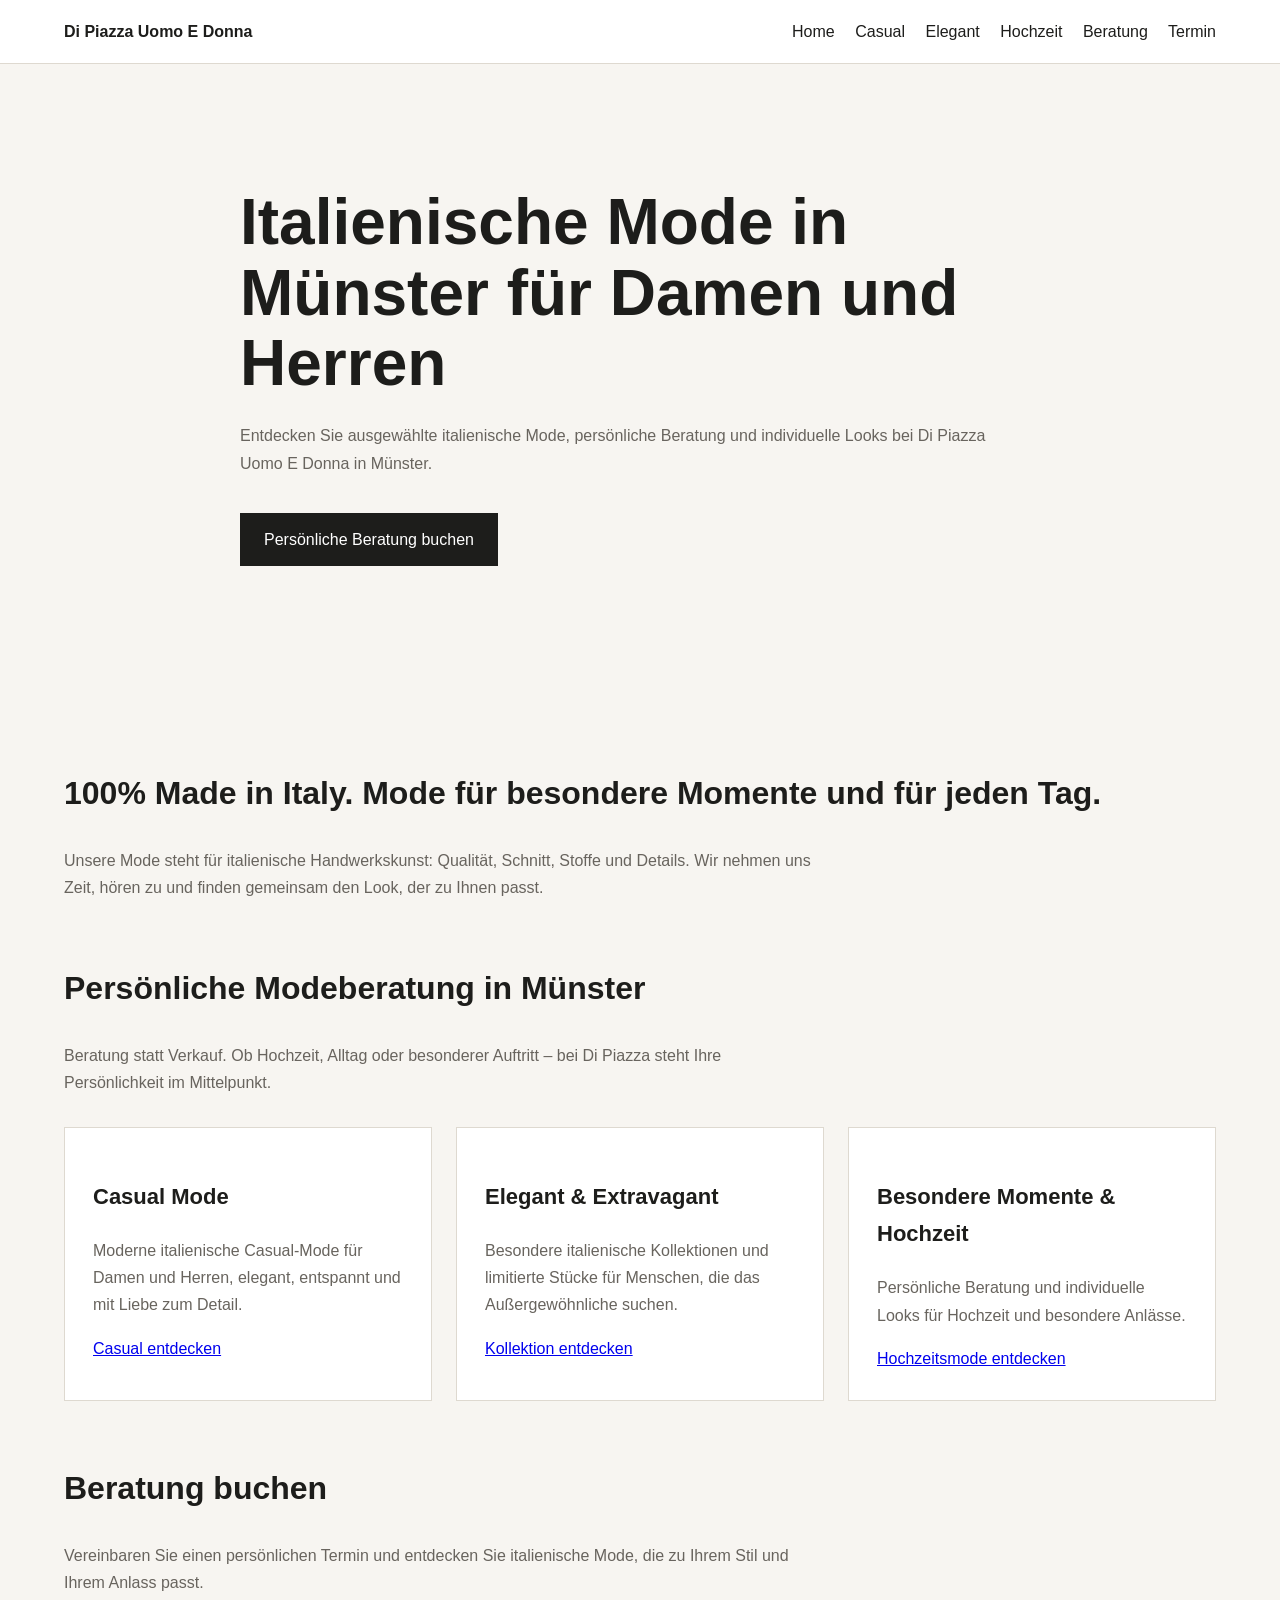
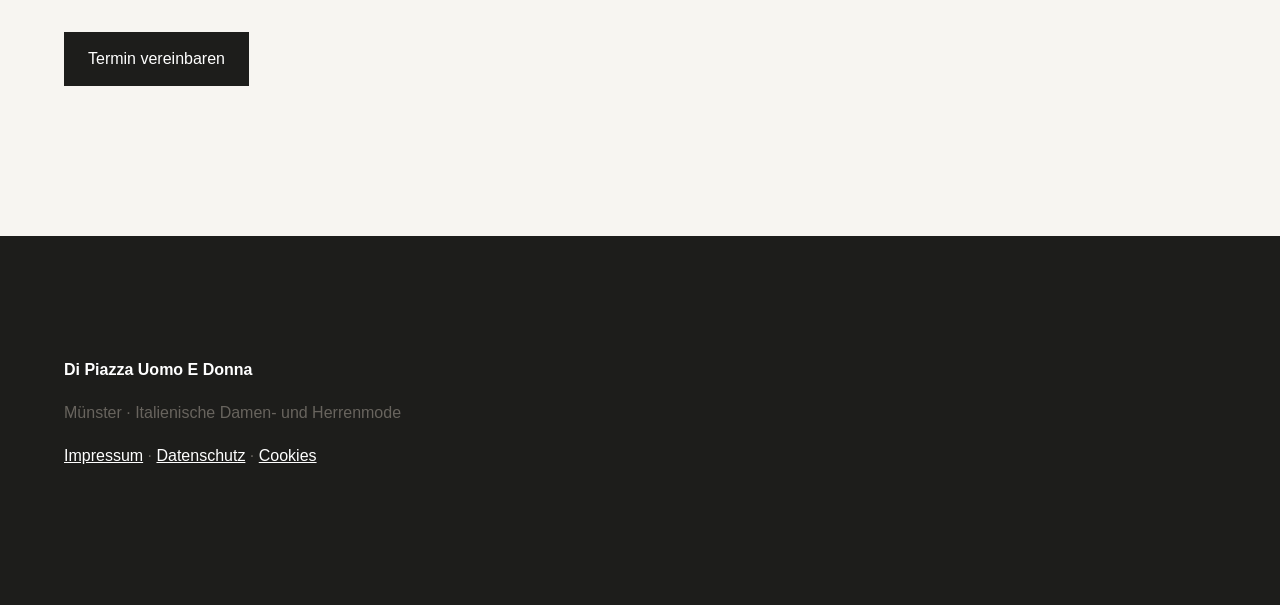
==== production/index.html @ 56aae652 "Initial production website" ====
<!doctype html>
<html lang="de">
<head>
    <meta charset="utf-8">

    <title>Italienische Mode in Münster | Di Piazza Uomo E Donna</title>
    <meta name="description" content="Italienische Damen- und Herrenmode in Münster. Persönliche Modeberatung, Hochzeitsmode, Casual Looks und elegante italienische Kollektionen bei Di Piazza.">

    <meta name="robots" content="index,follow">
    <link rel="canonical" href="https://www.dipiazza.de/">

    <meta property="og:title"
          content="Italienische Mode in Münster | Di Piazza Uomo E Donna">

    <meta property="og:description"
          content="Italienische Mode für Damen und Herren in Münster mit persönlicher Beratung.">

    <meta property="og:type" content="website">
    <meta property="og:url" content="https://www.dipiazza.de/">

    <meta name="viewport"
          content="width=device-width, initial-scale=1">

    <link rel="stylesheet" href="style.css">

<script type="application/ld+json">
{
  "@context": "https://schema.org",
  "@graph": [
    {
      "@type": "WebSite",
      "@id": "https://www.dipiazza.de/#website",
      "url": "https://www.dipiazza.de/",
      "name": "Di Piazza Uomo E Donna",
      "publisher": {
        "@id": "https://www.dipiazza.de/#business"
      }
    },
    {
      "@type": "ClothingStore",
      "@id": "https://www.dipiazza.de/#business",
      "name": "Di Piazza Uomo E Donna",
      "url": "https://www.dipiazza.de/",
      "description": "Italienische Damen- und Herrenmode in Münster mit persönlicher Modeberatung.",
      "telephone": "+49 176 60366020",
      "email": "d.dipiazza@web.de",
      "address": {
        "@type": "PostalAddress",
        "streetAddress": "Aegidiistraße 20A",
        "postalCode": "48143",
        "addressLocality": "Münster",
        "addressRegion": "Nordrhein-Westfalen",
        "addressCountry": "DE"
      },
      "geo": {
        "@type": "GeoCoordinates",
        "latitude": 51.9592568,
        "longitude": 7.6226174
      },
      "priceRange": "€€€"
    },
    {
      "@type": "WebPage",
      "@id": "https://www.dipiazza.de/#webpage",
      "url": "https://www.dipiazza.de/",
      "name": "Italienische Mode in Münster | Di Piazza Uomo E Donna",
      "isPartOf": {
        "@id": "https://www.dipiazza.de/#website"
      },
      "about": {
        "@id": "https://www.dipiazza.de/#business"
      }
    }
  ]
}
</script>
</head>

<body>

<header>
    <nav>
        <strong>Di Piazza Uomo E Donna</strong>

        <div>
            <a href="/">Home</a>
            <a href="/casual">Casual</a>
            <a href="/elegant-extravagant">Elegant</a>
            <a href="/besondere-momente-hochzeit">Hochzeit</a>
            <a href="/beratung">Beratung</a>
            <a href="/termin">Termin</a>
        </div>
    </nav>
</header>

<main>

<section class="hero">
    <div class="container">
        <div class="hero-content">

            <h1>
                Italienische Mode in Münster für Damen und Herren
            </h1>

            <p>
                Entdecken Sie ausgewählte italienische Mode,
                persönliche Beratung und individuelle Looks bei
                Di Piazza Uomo E Donna in Münster.
            </p>

            <a class="button" href="/termin">
                Persönliche Beratung buchen
            </a>

        </div>
    </div>
</section>

<section class="container">

    <h2>
        100% Made in Italy. Mode für besondere Momente und für jeden Tag.
    </h2>

    <p>
        Unsere Mode steht für italienische Handwerkskunst:
        Qualität, Schnitt, Stoffe und Details. Wir nehmen uns Zeit,
        hören zu und finden gemeinsam den Look, der zu Ihnen passt.
    </p>

    <h2>
        Persönliche Modeberatung in Münster
    </h2>

    <p>
        Beratung statt Verkauf. Ob Hochzeit, Alltag oder besonderer
        Auftritt – bei Di Piazza steht Ihre Persönlichkeit im Mittelpunkt.
    </p>

    <div class="grid">

        <article class="card">
            <h3>Casual Mode</h3>
            <p>
                Moderne italienische Casual-Mode für Damen und Herren,
                elegant, entspannt und mit Liebe zum Detail.
            </p>
            <a href="/casual">Casual entdecken</a>
        </article>

        <article class="card">
            <h3>Elegant &amp; Extravagant</h3>
            <p>
                Besondere italienische Kollektionen und limitierte Stücke
                für Menschen, die das Außergewöhnliche suchen.
            </p>
            <a href="/elegant-extravagant">Kollektion entdecken</a>
        </article>

        <article class="card">
            <h3>Besondere Momente &amp; Hochzeit</h3>
            <p>
                Persönliche Beratung und individuelle Looks für Hochzeit
                und besondere Anlässe.
            </p>
            <a href="/besondere-momente-hochzeit">Hochzeitsmode entdecken</a>
        </article>

    </div>

    <h2>
        Beratung buchen
    </h2>

    <p>
        Vereinbaren Sie einen persönlichen Termin und entdecken Sie
        italienische Mode, die zu Ihrem Stil und Ihrem Anlass passt.
    </p>

    <a class="button" href="/termin">
        Termin vereinbaren
    </a>

</section>

</main>

<footer>
    <div class="container">
        <strong>Di Piazza Uomo E Donna</strong>
        <p>Münster · Italienische Damen- und Herrenmode</p>

        <p>
            <a href="/impressum">Impressum</a> ·
            <a href="/datenschutz">Datenschutz</a> ·
            <a href="/cookies">Cookies</a>
        </p>
    </div>
</footer>

</body>
</html>
---- production/style.css ----
:root {
    --bg: #f7f5f1;
    --text: #1d1d1b;
    --muted: #68645e;
    --accent: #9a7b4f;
    --white: #ffffff;
    --border: #ded9d0;
}

* {
    box-sizing: border-box;
}

html {
    scroll-behavior: smooth;
}

body {
    margin: 0;
    font-family: Arial, Helvetica, sans-serif;
    background: var(--bg);
    color: var(--text);
    line-height: 1.7;
}

header {
    background: var(--white);
    border-bottom: 1px solid var(--border);
    position: sticky;
    top: 0;
    z-index: 10;
}

nav {
    max-width: 1200px;
    margin: auto;
    padding: 18px 24px;
    display: flex;
    gap: 24px;
    align-items: center;
    justify-content: space-between;
}

nav a {
    color: var(--text);
    text-decoration: none;
    margin-left: 16px;
}

.container {
    max-width: 1200px;
    margin: auto;
    padding: 70px 24px;
}

.hero {
    min-height: 520px;
    display: flex;
    align-items: center;
}

.hero-content {
    max-width: 800px;
}

h1 {
    font-size: clamp(36px, 6vw, 64px);
    line-height: 1.1;
    margin-bottom: 24px;
}

h2 {
    font-size: 32px;
    margin-top: 60px;
}

h3 {
    font-size: 22px;
}

p {
    max-width: 760px;
    color: var(--muted);
}

.button {
    display: inline-block;
    margin-top: 20px;
    padding: 13px 24px;
    background: var(--text);
    color: white;
    text-decoration: none;
}

.grid {
    display: grid;
    grid-template-columns: repeat(auto-fit, minmax(260px, 1fr));
    gap: 24px;
    margin-top: 30px;
}

.card {
    background: var(--white);
    padding: 28px;
    border: 1px solid var(--border);
}

footer {
    margin-top: 80px;
    padding: 50px 24px;
    background: var(--text);
    color: white;
}

footer a {
    color: white;
}

@media (max-width: 700px) {
    nav {
        flex-direction: column;
        align-items: flex-start;
    }

    nav a {
        margin-left: 0;
        margin-right: 12px;
    }

    .container {
        padding: 45px 18px;
    }
}
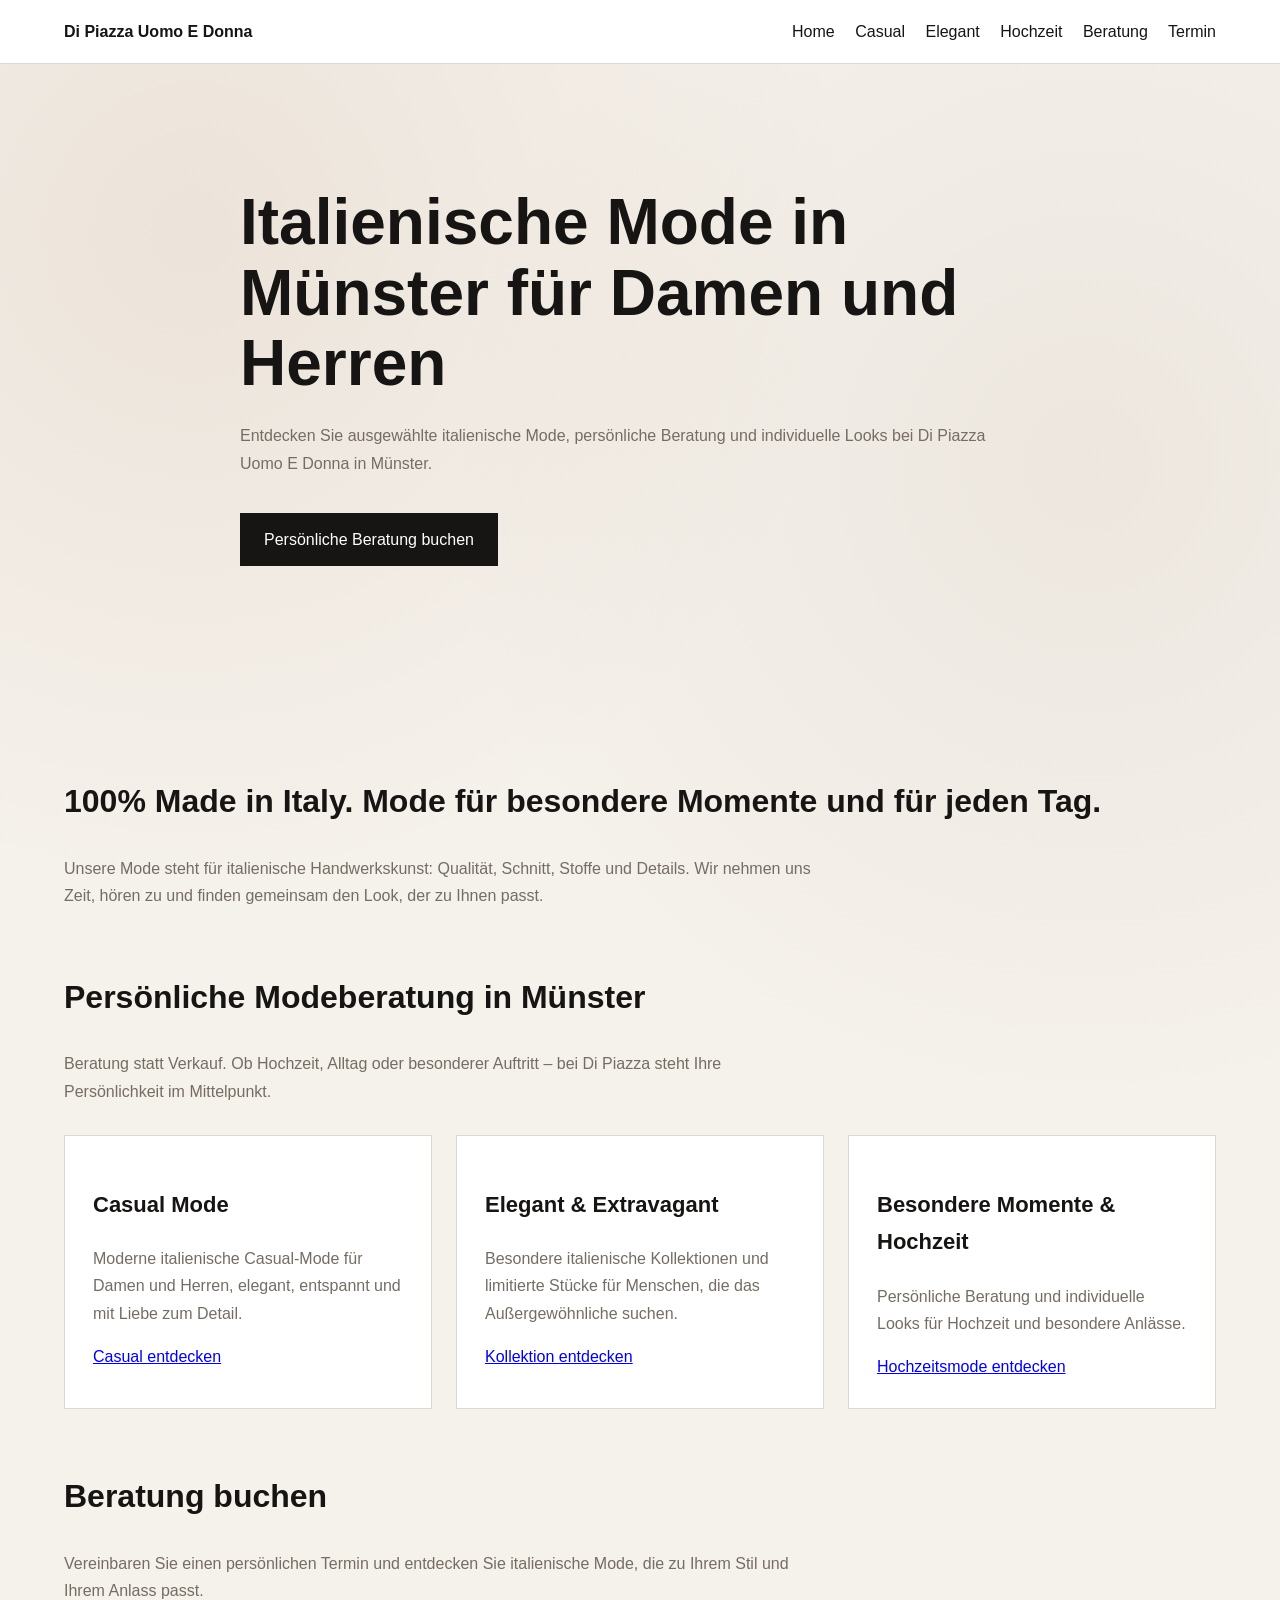
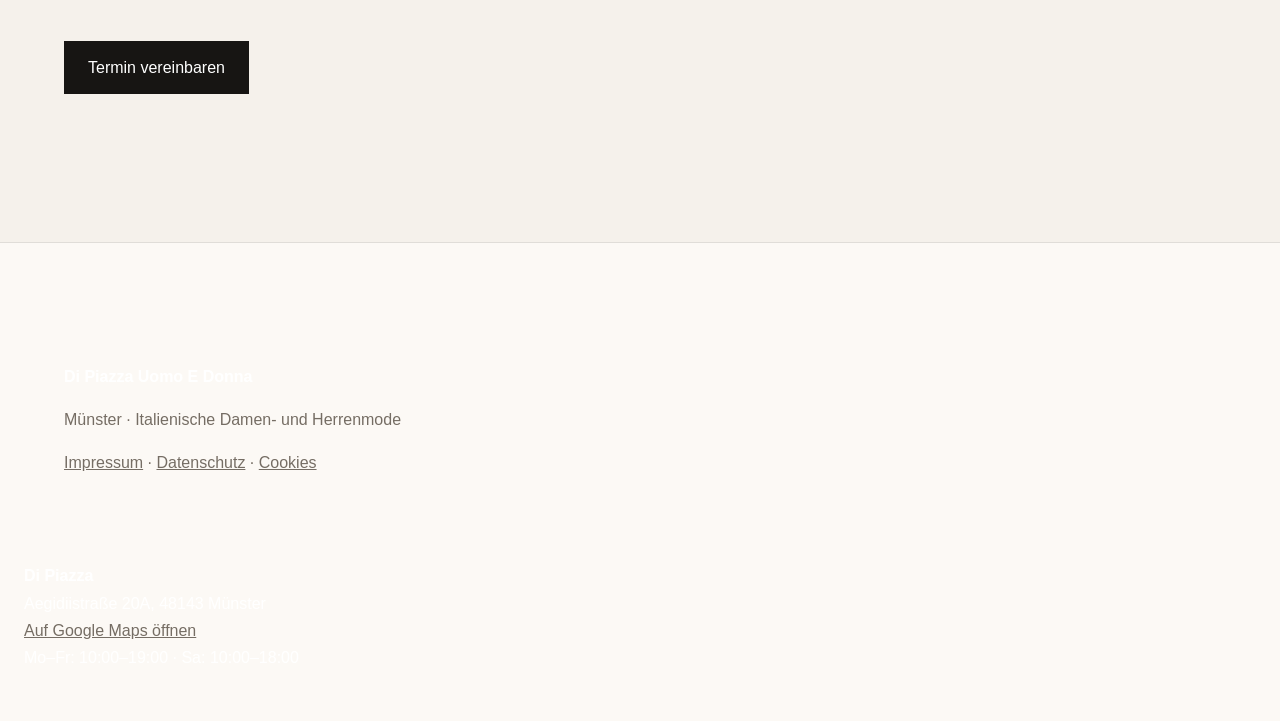
==== commit 79365980: "Improve luxury design and site experience" ====
--- a/production/index.html
+++ b/production/index.html
@@ -197,6 +197,16 @@
             <a href="/cookies">Cookies</a>
         </p>
     </div>
+
+<div class="business-contact">
+  <strong>Di Piazza</strong><br>
+  Aegidiistraße 20A, 48143 Münster<br>
+  <a href="https://www.google.com/maps/search/?api=1&query=Aegidiistra%C3%9Fe+20A%2C+48143+M%C3%BCnster%2C+Deutschland" target="_blank" rel="noopener">
+    Auf Google Maps öffnen
+  </a><br>
+  <span>Mo–Fr: 10:00–19:00 · Sa: 10:00–18:00</span>
+</div>
+
 </footer>
 
 </body>
--- a/production/style.css
+++ b/production/style.css
@@ -131,3 +131,158 @@
         padding: 45px 18px;
     }
 }
+
+
+/* ===== Di Piazza Luxury Experience ===== */
+
+:root {
+  --bg: #f5f1eb;
+  --surface: #fffdf9;
+  --text: #171513;
+  --muted: #756d64;
+  --accent: #9b6b42;
+  --accent-dark: #6f472b;
+  --line: rgba(23,21,19,.12);
+  --shadow: 0 18px 50px rgba(35,25,18,.10);
+}
+
+html {
+  scroll-behavior: smooth;
+}
+
+body {
+  background:
+    radial-gradient(circle at 15% 10%, rgba(155,107,66,.10), transparent 28%),
+    radial-gradient(circle at 85% 20%, rgba(120,90,60,.07), transparent 30%),
+    var(--bg);
+  color: var(--text);
+  animation: pageEnter .8s ease both;
+}
+
+@keyframes pageEnter {
+  from {
+    opacity: 0;
+    transform: translateY(18px);
+  }
+  to {
+    opacity: 1;
+    transform: translateY(0);
+  }
+}
+
+a,
+button {
+  transition:
+    transform .25s ease,
+    color .25s ease,
+    background-color .25s ease,
+    border-color .25s ease,
+    box-shadow .25s ease,
+    opacity .25s ease;
+}
+
+a:hover {
+  color: var(--accent-dark);
+}
+
+.button,
+button,
+a[class*="button"] {
+  position: relative;
+  overflow: hidden;
+}
+
+.button:hover,
+button:hover,
+a[class*="button"]:hover {
+  transform: translateY(-3px);
+  box-shadow: 0 12px 28px rgba(35,25,18,.16);
+}
+
+.button::after,
+a[class*="button"]::after {
+  content: "";
+  position: absolute;
+  inset: 0;
+  background: linear-gradient(
+    110deg,
+    transparent 20%,
+    rgba(255,255,255,.35) 50%,
+    transparent 80%
+  );
+  transform: translateX(-120%);
+  transition: transform .65s ease;
+}
+
+.button:hover::after,
+a[class*="button"]:hover::after {
+  transform: translateX(120%);
+}
+
+img {
+  transition: transform .7s ease, filter .7s ease;
+}
+
+img:hover {
+  transform: scale(1.025);
+}
+
+main,
+section,
+article {
+  animation: contentEnter .9s ease both;
+}
+
+@keyframes contentEnter {
+  from {
+    opacity: 0;
+    transform: translateY(24px);
+  }
+  to {
+    opacity: 1;
+    transform: translateY(0);
+  }
+}
+
+footer {
+  margin-top: 70px;
+  border-top: 1px solid var(--line);
+  background: rgba(255,253,249,.72);
+  backdrop-filter: blur(12px);
+}
+
+footer a {
+  color: var(--muted);
+}
+
+footer a:hover {
+  color: var(--accent-dark);
+}
+
+@media (max-width: 700px) {
+  body {
+    animation-duration: .6s;
+  }
+
+  .button,
+  button,
+  a[class*="button"] {
+    width: auto;
+    max-width: 100%;
+  }
+}
+
+@media (prefers-reduced-motion: reduce) {
+  html {
+    scroll-behavior: auto;
+  }
+
+  *,
+  *::before,
+  *::after {
+    animation-duration: .01ms !important;
+    animation-iteration-count: 1 !important;
+    transition-duration: .01ms !important;
+    scroll-behavior: auto !important;
+  }
+}
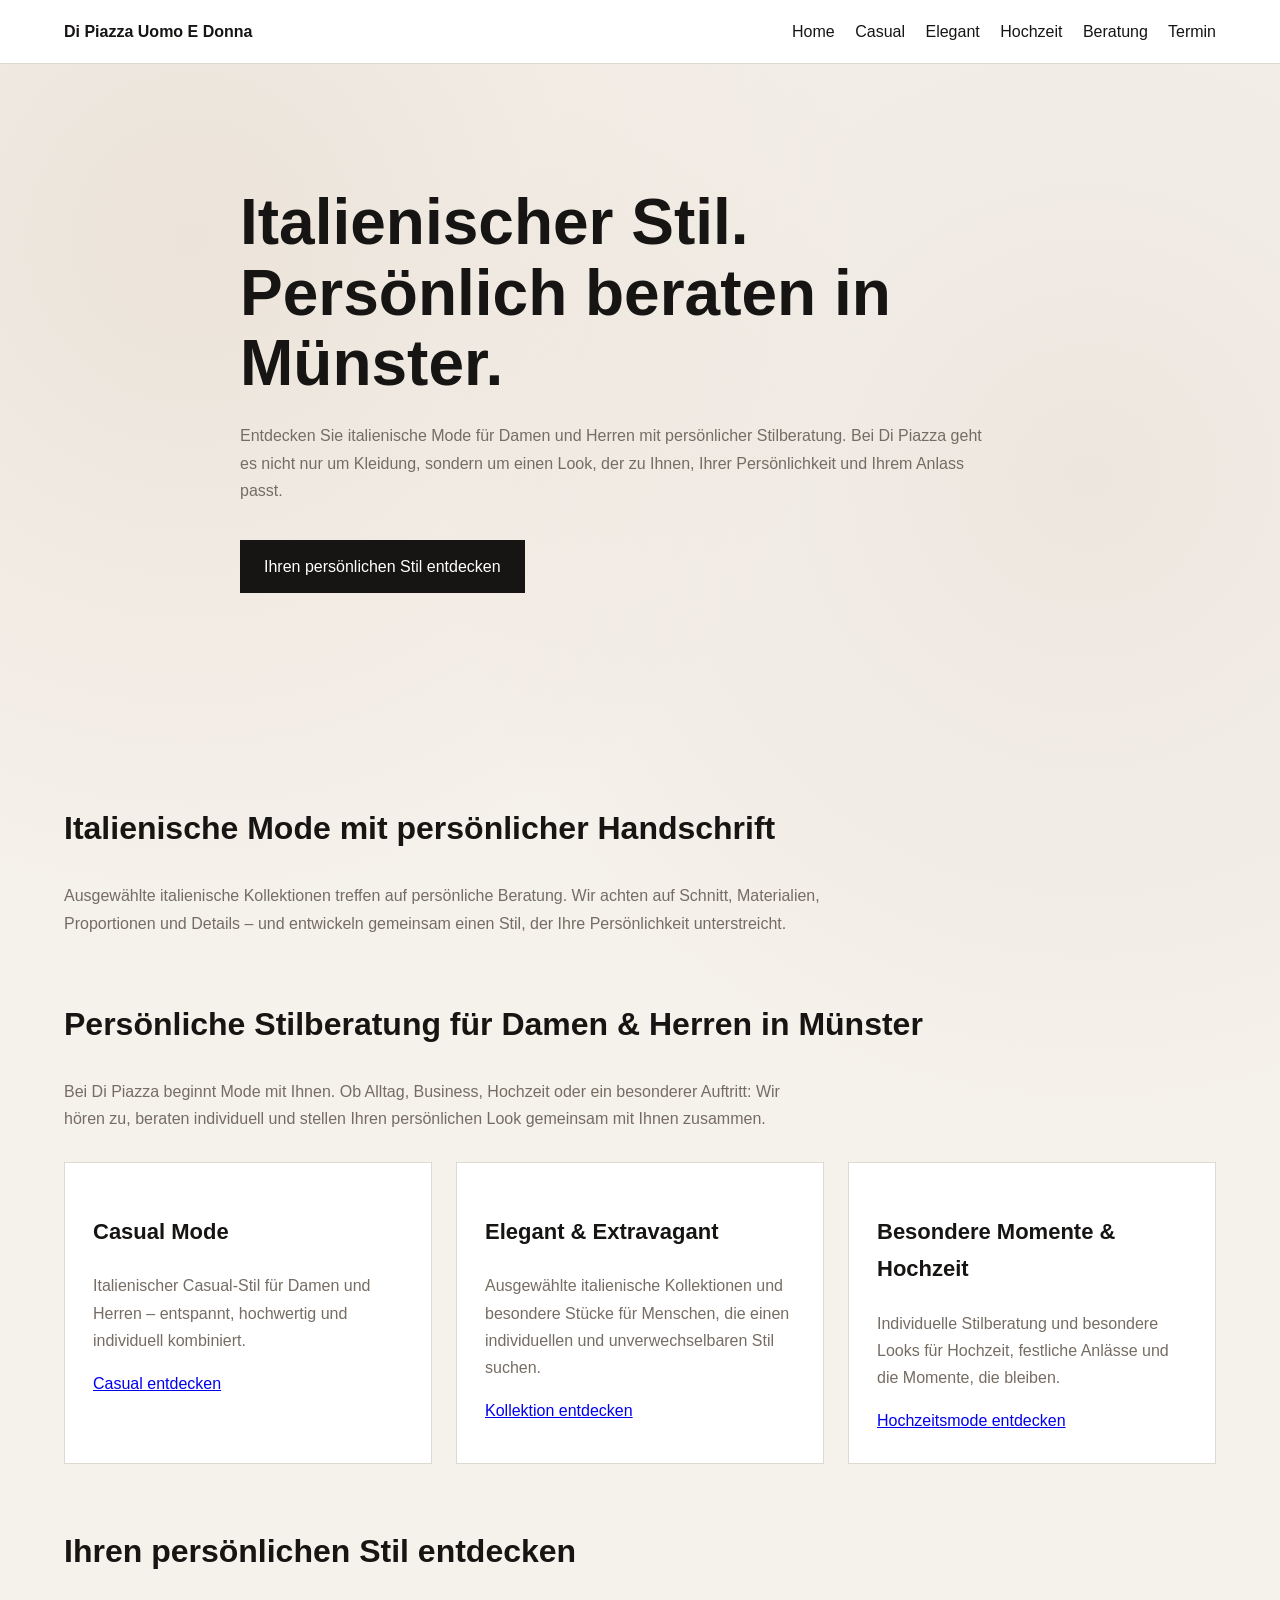
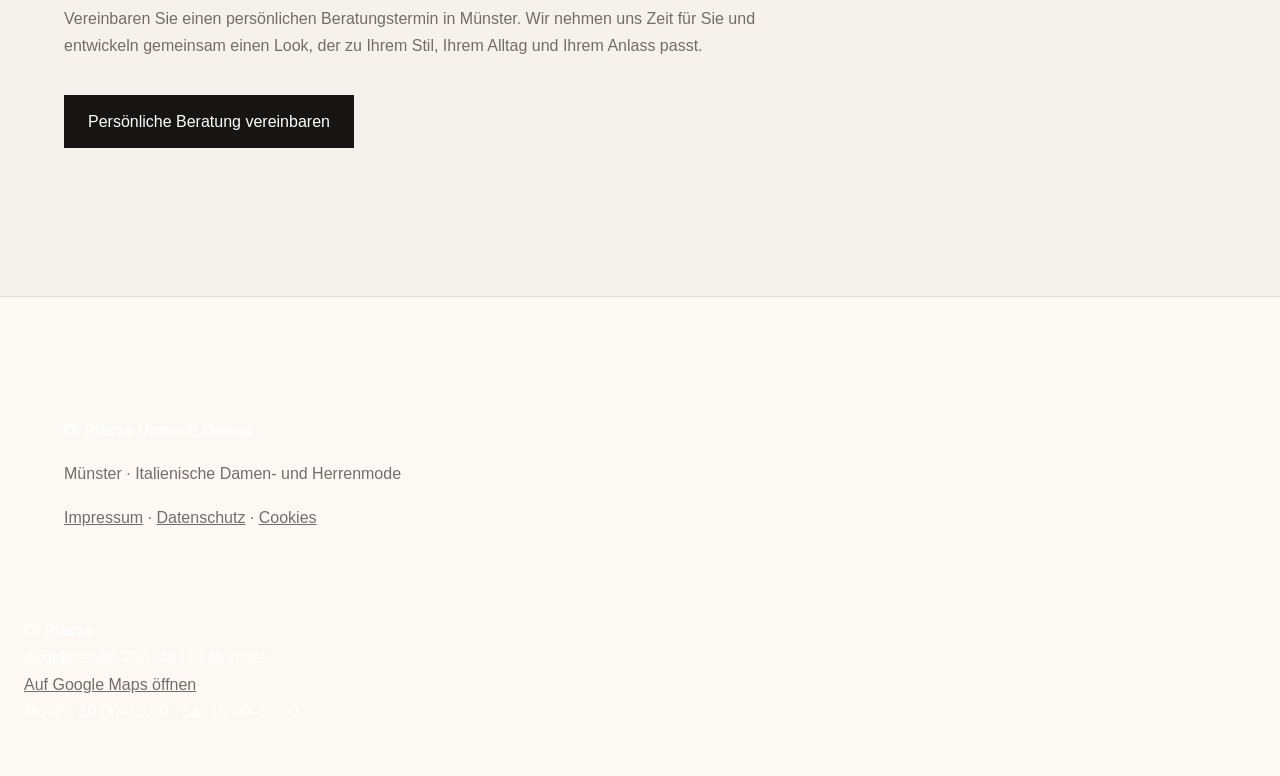
==== commit 6397fdf9: "Refine Di Piazza Italian style positioning" ====
--- a/production/index.html
+++ b/production/index.html
@@ -4,7 +4,7 @@
     <meta charset="utf-8">
 
     <title>Italienische Mode in Münster | Di Piazza Uomo E Donna</title>
-    <meta name="description" content="Italienische Damen- und Herrenmode in Münster. Persönliche Modeberatung, Hochzeitsmode, Casual Looks und elegante italienische Kollektionen bei Di Piazza.">
+    <meta name="description" content="Italienische Damen- und Herrenmode in Münster. Persönliche Stilberatung, italienische Casual-Looks, elegante Kollektionen und individuelle Beratung für besondere Momente bei Di Piazza.">
 
     <meta name="robots" content="index,follow">
     <link rel="canonical" href="https://www.dipiazza.de/">
@@ -41,7 +41,7 @@
       "@id": "https://www.dipiazza.de/#business",
       "name": "Di Piazza Uomo E Donna",
       "url": "https://www.dipiazza.de/",
-      "description": "Italienische Damen- und Herrenmode in Münster mit persönlicher Modeberatung.",
+      "description": "Italienische Damen- und Herrenmode in Münster mit persönlicher Stilberatung.",
       "telephone": "+49 176 60366020",
       "email": "d.dipiazza@web.de",
       "address": {
@@ -100,17 +100,18 @@
         <div class="hero-content">
 
             <h1>
-                Italienische Mode in Münster für Damen und Herren
+                Italienischer Stil. Persönlich beraten in Münster.
             </h1>
 
             <p>
-                Entdecken Sie ausgewählte italienische Mode,
-                persönliche Beratung und individuelle Looks bei
-                Di Piazza Uomo E Donna in Münster.
+                Entdecken Sie italienische Mode für Damen und Herren
+                mit persönlicher Stilberatung. Bei Di Piazza geht es nicht
+                nur um Kleidung, sondern um einen Look, der zu Ihnen,
+                Ihrer Persönlichkeit und Ihrem Anlass passt.
             </p>
 
             <a class="button" href="/termin">
-                Persönliche Beratung buchen
+                Ihren persönlichen Stil entdecken
             </a>
 
         </div>
@@ -120,22 +121,25 @@
 <section class="container">
 
     <h2>
-        100% Made in Italy. Mode für besondere Momente und für jeden Tag.
+        Italienische Mode mit persönlicher Handschrift
     </h2>
 
     <p>
-        Unsere Mode steht für italienische Handwerkskunst:
-        Qualität, Schnitt, Stoffe und Details. Wir nehmen uns Zeit,
-        hören zu und finden gemeinsam den Look, der zu Ihnen passt.
+        Ausgewählte italienische Kollektionen treffen auf persönliche
+        Beratung. Wir achten auf Schnitt, Materialien, Proportionen
+        und Details – und entwickeln gemeinsam einen Stil, der
+        Ihre Persönlichkeit unterstreicht.
     </p>
 
     <h2>
-        Persönliche Modeberatung in Münster
+        Persönliche Stilberatung für Damen & Herren in Münster
     </h2>
 
     <p>
-        Beratung statt Verkauf. Ob Hochzeit, Alltag oder besonderer
-        Auftritt – bei Di Piazza steht Ihre Persönlichkeit im Mittelpunkt.
+        Bei Di Piazza beginnt Mode mit Ihnen. Ob Alltag, Business,
+        Hochzeit oder ein besonderer Auftritt: Wir hören zu,
+        beraten individuell und stellen Ihren persönlichen Look
+        gemeinsam mit Ihnen zusammen.
     </p>
 
     <div class="grid">
@@ -143,8 +147,8 @@
         <article class="card">
             <h3>Casual Mode</h3>
             <p>
-                Moderne italienische Casual-Mode für Damen und Herren,
-                elegant, entspannt und mit Liebe zum Detail.
+                Italienischer Casual-Stil für Damen und Herren –
+                entspannt, hochwertig und individuell kombiniert.
             </p>
             <a href="/casual">Casual entdecken</a>
         </article>
@@ -152,8 +156,9 @@
         <article class="card">
             <h3>Elegant &amp; Extravagant</h3>
             <p>
-                Besondere italienische Kollektionen und limitierte Stücke
-                für Menschen, die das Außergewöhnliche suchen.
+                Ausgewählte italienische Kollektionen und besondere Stücke
+                für Menschen, die einen individuellen und
+                unverwechselbaren Stil suchen.
             </p>
             <a href="/elegant-extravagant">Kollektion entdecken</a>
         </article>
@@ -161,8 +166,8 @@
         <article class="card">
             <h3>Besondere Momente &amp; Hochzeit</h3>
             <p>
-                Persönliche Beratung und individuelle Looks für Hochzeit
-                und besondere Anlässe.
+                Individuelle Stilberatung und besondere Looks für Hochzeit,
+                festliche Anlässe und die Momente, die bleiben.
             </p>
             <a href="/besondere-momente-hochzeit">Hochzeitsmode entdecken</a>
         </article>
@@ -170,16 +175,17 @@
     </div>
 
     <h2>
-        Beratung buchen
+        Ihren persönlichen Stil entdecken
     </h2>
 
     <p>
-        Vereinbaren Sie einen persönlichen Termin und entdecken Sie
-        italienische Mode, die zu Ihrem Stil und Ihrem Anlass passt.
+        Vereinbaren Sie einen persönlichen Beratungstermin in Münster.
+        Wir nehmen uns Zeit für Sie und entwickeln gemeinsam einen
+        Look, der zu Ihrem Stil, Ihrem Alltag und Ihrem Anlass passt.
     </p>
 
     <a class="button" href="/termin">
-        Termin vereinbaren
+        Persönliche Beratung vereinbaren
     </a>
 
 </section>
--- a/production/style.css
+++ b/production/style.css
@@ -286,3 +286,50 @@
     scroll-behavior: auto !important;
   }
 }
+
+/* ===== Premium floating booking CTA ===== */
+.floating-booking {
+  position: fixed;
+  right: 24px;
+  bottom: 24px;
+  z-index: 100;
+  display: flex;
+  align-items: center;
+  gap: 10px;
+  padding: 14px 20px;
+  border-radius: 999px;
+  background: var(--text);
+  color: #fff !important;
+  text-decoration: none;
+  box-shadow: 0 14px 35px rgba(23,21,19,.22);
+  animation: bookingEnter .8s ease .4s both;
+}
+
+.floating-booking:hover {
+  transform: translateY(-4px);
+  box-shadow: 0 18px 42px rgba(23,21,19,.28);
+}
+
+.floating-booking span:first-child {
+  font-size: 18px;
+}
+
+@keyframes bookingEnter {
+  from {
+    opacity: 0;
+    transform: translateY(30px);
+  }
+  to {
+    opacity: 1;
+    transform: translateY(0);
+  }
+}
+
+@media (max-width: 700px) {
+  .floating-booking {
+    right: 14px;
+    bottom: 14px;
+    left: 14px;
+    justify-content: center;
+  }
+}
